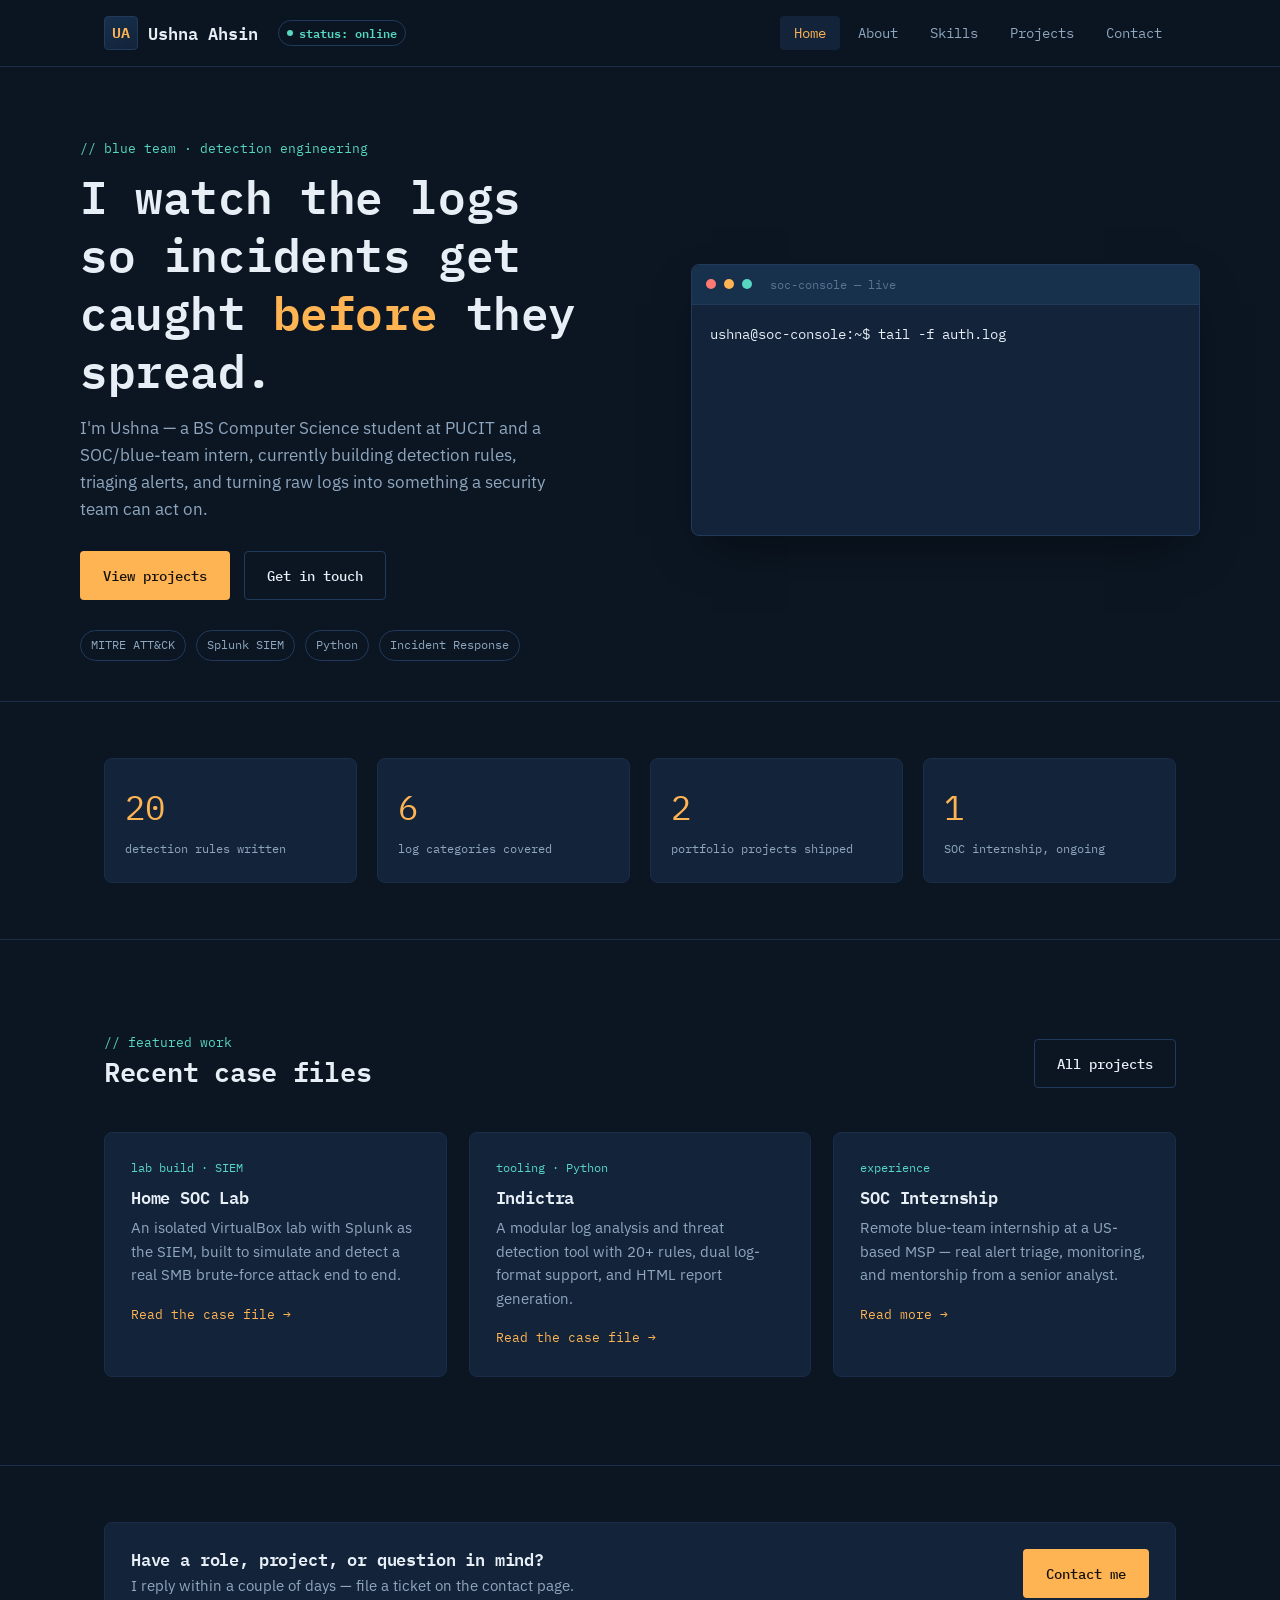
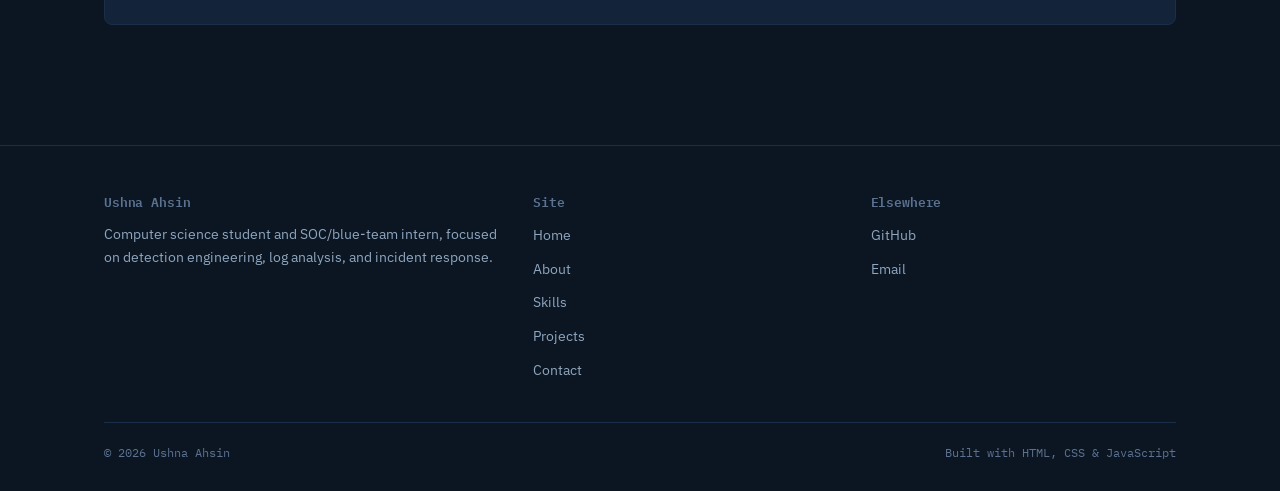
==== index.html @ a44f7599 "Initial commit: complete static website with all pages" ====
<!DOCTYPE html>
<html lang="en">
<head>
<meta charset="UTF-8">
<meta name="viewport" content="width=device-width, initial-scale=1.0">
<title>Ushna Ahsin — SOC Analyst &amp; CS Student</title>
<meta name="description" content="Portfolio of Ushna Ahsin, a computer science student and SOC/blue team intern focused on detection engineering and incident response.">
<link rel="stylesheet" href="css/style.css">
</head>
<body>

<header class="site-header">
  <nav class="nav">
    <a href="index.html" class="brand">
      <span class="brand-mark">UA</span>
      Ushna Ahsin
      <span class="brand-status"><span class="dot"></span>status: online</span>
    </a>
    <button class="nav-toggle" aria-label="Toggle navigation" aria-expanded="false">
      <span></span><span></span><span></span>
    </button>
    <ul class="nav-links">
      <li><a href="index.html" class="active">Home</a></li>
      <li><a href="about.html">About</a></li>
      <li><a href="services.html">Skills</a></li>
      <li><a href="gallery.html">Projects</a></li>
      <li><a href="contact.html">Contact</a></li>
    </ul>
  </nav>
</header>

<main>

  <!-- ============ HERO ============ -->
  <section class="container hero">
    <div class="hero-copy">
      <p class="eyebrow">// blue team · detection engineering</p>
      <h1>I watch the logs<br>so incidents get caught <span class="accent">before</span> they spread.</h1>
      <p class="hero-lede">
        I'm Ushna — a BS Computer Science student at PUCIT and a SOC/blue-team
        intern, currently building detection rules, triaging alerts, and
        turning raw logs into something a security team can act on.
      </p>
      <div class="hero-actions">
        <a href="gallery.html" class="btn btn-primary">View projects</a>
        <a href="contact.html" class="btn btn-ghost">Get in touch</a>
      </div>
      <div class="hero-tags">
        <span class="tag">MITRE ATT&amp;CK</span>
        <span class="tag">Splunk SIEM</span>
        <span class="tag">Python</span>
        <span class="tag">Incident Response</span>
      </div>
    </div>

    <div class="terminal">
      <div class="terminal-bar">
        <span class="dot"></span><span class="dot"></span><span class="dot"></span>
        <span class="title">soc-console — live</span>
      </div>
      <div class="terminal-body" data-terminal></div>
    </div>
  </section>

  <!-- ============ STATS ============ -->
  <section class="section section--tight">
    <div class="container">
      <div class="stats">
        <div class="stat">
          <span class="num" data-count="20">0</span>
          <span class="label">detection rules written</span>
        </div>
        <div class="stat">
          <span class="num" data-count="6">0</span>
          <span class="label">log categories covered</span>
        </div>
        <div class="stat">
          <span class="num" data-count="2">0</span>
          <span class="label">portfolio projects shipped</span>
        </div>
        <div class="stat">
          <span class="num" data-count="1">0</span>
          <span class="label">SOC internship, ongoing</span>
        </div>
      </div>
    </div>
  </section>

  <!-- ============ FEATURED WORK ============ -->
  <section class="section">
    <div class="container">
      <div class="section-head">
        <div>
          <p class="eyebrow">// featured work</p>
          <h2>Recent case files</h2>
        </div>
        <a href="gallery.html" class="btn btn-ghost">All projects</a>
      </div>

      <div class="card-grid">
        <div class="card">
          <span class="card-tag">lab build · SIEM</span>
          <h3>Home SOC Lab</h3>
          <p>An isolated VirtualBox lab with Splunk as the SIEM, built to simulate and detect a real SMB brute-force attack end to end.</p>
          <a href="gallery.html" class="card-link">Read the case file →</a>
        </div>
        <div class="card">
          <span class="card-tag">tooling · Python</span>
          <h3>Indictra</h3>
          <p>A modular log analysis and threat detection tool with 20+ rules, dual log-format support, and HTML report generation.</p>
          <a href="gallery.html" class="card-link">Read the case file →</a>
        </div>
        <div class="card">
          <span class="card-tag">experience</span>
          <h3>SOC Internship</h3>
          <p>Remote blue-team internship at a US-based MSP — real alert triage, monitoring, and mentorship from a senior analyst.</p>
          <a href="about.html" class="card-link">Read more →</a>
        </div>
      </div>
    </div>
  </section>

  <!-- ============ CTA ============ -->
  <section class="section section--tight">
    <div class="container">
      <div class="card" style="display:flex; justify-content:space-between; align-items:center; flex-wrap:wrap; gap:20px;">
        <div>
          <h3 style="margin-bottom:4px;">Have a role, project, or question in mind?</h3>
          <p style="margin:0;">I reply within a couple of days — file a ticket on the contact page.</p>
        </div>
        <a href="contact.html" class="btn btn-primary">Contact me</a>
      </div>
    </div>
  </section>

</main>

<footer class="site-footer">
  <div class="container">
    <div class="footer-grid">
      <div>
        <h4>Ushna Ahsin</h4>
        <p>Computer science student and SOC/blue-team intern, focused on detection engineering, log analysis, and incident response.</p>
      </div>
      <div>
        <h4>Site</h4>
        <ul>
          <li><a href="index.html">Home</a></li>
          <li><a href="about.html">About</a></li>
          <li><a href="services.html">Skills</a></li>
          <li><a href="gallery.html">Projects</a></li>
          <li><a href="contact.html">Contact</a></li>
        </ul>
      </div>
      <div>
        <h4>Elsewhere</h4>
        <ul>
          <li><a href="https://github.com/ahs-u" target="_blank" rel="noopener">GitHub</a></li>
          <li><a href="mailto:ushnaahsin123@gmail.com">Email</a></li>
        </ul>
      </div>
    </div>
    <div class="footer-bottom">
      <span>© <span data-year></span> Ushna Ahsin</span>
      <span>Built with HTML, CSS &amp; JavaScript</span>
    </div>
  </div>
</footer>

<script src="js/script.js"></script>
</body>
</html>
---- css/style.css ----
/* =========================================================
   Ushna Ahsin — SOC Portfolio
   Design language: security operations console
   Mono type carries technical/log-like content (labels, data,
   tags); sans type carries reading content. Deep slate-navy
   base with a signal-amber primary accent and a teal secondary
   accent, echoing SIEM alert severity colour coding.
   ========================================================= */

@import url('https://fonts.googleapis.com/css2?family=IBM+Plex+Mono:wght@400;500;600;700&family=IBM+Plex+Sans:wght@400;500;600;700&display=swap');

:root {
  --bg: #0B1622;
  --bg-alt: #0E1D2E;
  --panel: #12233A;
  --panel-alt: #17304C;
  --border: #21395A;
  --border-soft: #1A2E4A;
  --text: #E7EEF5;
  --text-muted: #8FA6BF;
  --text-faint: #5C7291;
  --amber: #FFB454;
  --amber-dim: #B8843C;
  --teal: #57D6C2;
  --red: #FF7A72;
  --mono: 'IBM Plex Mono', 'Courier New', monospace;
  --sans: 'IBM Plex Sans', -apple-system, sans-serif;

  --radius-s: 4px;
  --radius-m: 8px;
  --container: 1120px;
}

/* ---------- Reset ---------- */
*, *::before, *::after { box-sizing: border-box; }
html { scroll-behavior: smooth; }
body {
  margin: 0;
  background: var(--bg);
  color: var(--text);
  font-family: var(--sans);
  font-size: 16px;
  line-height: 1.6;
  -webkit-font-smoothing: antialiased;
}
h1, h2, h3, h4 {
  font-family: var(--mono);
  font-weight: 600;
  line-height: 1.25;
  margin: 0 0 0.5em;
  letter-spacing: -0.01em;
}
p { margin: 0 0 1em; color: var(--text-muted); max-width: 62ch; }
a { color: var(--amber); text-decoration: none; }
a:hover { text-decoration: underline; }
img { max-width: 100%; display: block; }
ul { padding: 0; margin: 0; list-style: none; }
button { font-family: inherit; cursor: pointer; }
input, textarea, select { font-family: inherit; font-size: inherit; }

:focus-visible {
  outline: 2px solid var(--teal);
  outline-offset: 3px;
}

@media (prefers-reduced-motion: reduce) {
  *, *::before, *::after {
    animation-duration: 0.01ms !important;
    animation-iteration-count: 1 !important;
    transition-duration: 0.01ms !important;
    scroll-behavior: auto !important;
  }
}

.container {
  max-width: var(--container);
  margin: 0 auto;
  padding: 0 24px;
}

.eyebrow {
  font-family: var(--mono);
  font-size: 0.8rem;
  color: var(--teal);
  margin-bottom: 0.6em;
}

.section {
  padding: 88px 0;
  border-top: 1px solid var(--border-soft);
}
.section--tight { padding: 56px 0; }

.section-head {
  display: flex;
  justify-content: space-between;
  align-items: flex-end;
  gap: 24px;
  margin-bottom: 44px;
  flex-wrap: wrap;
}
.section-head h2 { font-size: 1.7rem; margin: 0; }
.section-head p { margin: 0.4em 0 0; }

/* ---------- Buttons ---------- */
.btn {
  display: inline-flex;
  align-items: center;
  gap: 8px;
  padding: 12px 22px;
  border-radius: var(--radius-s);
  font-family: var(--mono);
  font-size: 0.9rem;
  font-weight: 500;
  border: 1px solid transparent;
  transition: transform 0.15s ease, background 0.15s ease, border-color 0.15s ease;
}
.btn:hover { text-decoration: none; }
.btn-primary {
  background: var(--amber);
  color: #16110A;
}
.btn-primary:hover { background: #ffc276; transform: translateY(-1px); }
.btn-ghost {
  background: transparent;
  border-color: var(--border);
  color: var(--text);
}
.btn-ghost:hover { border-color: var(--teal); color: var(--teal); transform: translateY(-1px); }

/* ---------- Header / Nav ---------- */
.site-header {
  position: sticky;
  top: 0;
  z-index: 40;
  background: rgba(11, 22, 34, 0.88);
  backdrop-filter: blur(10px);
  border-bottom: 1px solid var(--border-soft);
}
.nav {
  display: flex;
  align-items: center;
  justify-content: space-between;
  padding: 16px 24px;
  max-width: var(--container);
  margin: 0 auto;
}
.brand {
  display: flex;
  align-items: center;
  gap: 10px;
  font-family: var(--mono);
  font-weight: 600;
  color: var(--text);
  font-size: 1.05rem;
}
.brand:hover { text-decoration: none; }
.brand-mark {
  width: 34px;
  height: 34px;
  border-radius: var(--radius-s);
  background: linear-gradient(155deg, var(--panel-alt), var(--panel));
  border: 1px solid var(--border);
  display: flex;
  align-items: center;
  justify-content: center;
  color: var(--amber);
  font-size: 0.95rem;
}
.brand-status {
  display: inline-flex;
  align-items: center;
  gap: 6px;
  font-family: var(--mono);
  font-size: 0.72rem;
  color: var(--teal);
  margin-left: 10px;
  padding: 3px 8px;
  border: 1px solid var(--border);
  border-radius: 20px;
}
.brand-status .dot {
  width: 6px; height: 6px; border-radius: 50%;
  background: var(--teal);
  box-shadow: 0 0 0 0 rgba(87,214,194,0.6);
  animation: pulse 2.4s infinite;
}
@keyframes pulse {
  0% { box-shadow: 0 0 0 0 rgba(87,214,194,0.5); }
  70% { box-shadow: 0 0 0 6px rgba(87,214,194,0); }
  100% { box-shadow: 0 0 0 0 rgba(87,214,194,0); }
}

.nav-links {
  display: flex;
  align-items: center;
  gap: 4px;
}
.nav-links a {
  color: var(--text-muted);
  font-family: var(--mono);
  font-size: 0.88rem;
  padding: 8px 14px;
  border-radius: var(--radius-s);
  transition: color 0.15s ease, background 0.15s ease;
}
.nav-links a:hover { color: var(--text); background: var(--panel); text-decoration: none; }
.nav-links a.active { color: var(--amber); background: var(--panel); }

.nav-toggle {
  display: none;
  flex-direction: column;
  gap: 5px;
  background: transparent;
  border: 1px solid var(--border);
  padding: 9px 10px;
  border-radius: var(--radius-s);
}
.nav-toggle span {
  width: 20px; height: 2px; background: var(--text);
  transition: transform 0.25s ease, opacity 0.2s ease;
}
.nav-toggle[aria-expanded="true"] span:nth-child(1) { transform: translateY(7px) rotate(45deg); }
.nav-toggle[aria-expanded="true"] span:nth-child(2) { opacity: 0; }
.nav-toggle[aria-expanded="true"] span:nth-child(3) { transform: translateY(-7px) rotate(-45deg); }

/* ---------- Footer ---------- */
.site-footer {
  border-top: 1px solid var(--border-soft);
  padding: 48px 0 28px;
  margin-top: 64px;
}
.footer-grid {
  display: grid;
  grid-template-columns: 1.3fr 1fr 1fr;
  gap: 32px;
  margin-bottom: 32px;
}
.footer-grid h4 {
  font-size: 0.82rem;
  color: var(--text-faint);
  text-transform: none;
  margin-bottom: 0.9em;
}
.footer-grid a, .footer-grid p { font-size: 0.9rem; }
.footer-grid ul li { margin-bottom: 8px; }
.footer-grid ul a { color: var(--text-muted); }
.footer-grid ul a:hover { color: var(--amber); }
.footer-bottom {
  display: flex;
  justify-content: space-between;
  flex-wrap: wrap;
  gap: 8px;
  padding-top: 20px;
  border-top: 1px solid var(--border-soft);
  font-family: var(--mono);
  font-size: 0.78rem;
  color: var(--text-faint);
}

/* =========================================================
   HOME
   ========================================================= */
.hero {
  padding: 72px 0 40px;
  display: grid;
  grid-template-columns: 1.05fr 0.95fr;
  gap: 48px;
  align-items: center;
}
.hero h1 {
  font-size: clamp(2rem, 4vw, 2.9rem);
  color: var(--text);
  margin-bottom: 0.35em;
}
.hero h1 .accent { color: var(--amber); }
.hero-lede { font-size: 1.05rem; max-width: 48ch; }
.hero-actions { display: flex; gap: 14px; margin-top: 28px; flex-wrap: wrap; }
.hero-tags { display: flex; gap: 10px; margin-top: 30px; flex-wrap: wrap; }
.tag {
  font-family: var(--mono);
  font-size: 0.74rem;
  color: var(--text-muted);
  border: 1px solid var(--border);
  padding: 5px 10px;
  border-radius: 20px;
}

/* Terminal mockup */
.terminal {
  background: var(--panel);
  border: 1px solid var(--border);
  border-radius: var(--radius-m);
  overflow: hidden;
  box-shadow: 0 20px 50px -20px rgba(0,0,0,0.6);
}
.terminal-bar {
  display: flex;
  align-items: center;
  gap: 8px;
  padding: 10px 14px;
  background: var(--panel-alt);
  border-bottom: 1px solid var(--border);
}
.terminal-bar .dot { width: 10px; height: 10px; border-radius: 50%; }
.terminal-bar .dot:nth-child(1) { background: #FF7A72; }
.terminal-bar .dot:nth-child(2) { background: var(--amber); }
.terminal-bar .dot:nth-child(3) { background: var(--teal); }
.terminal-bar span.title {
  margin-left: 10px;
  font-family: var(--mono);
  font-size: 0.75rem;
  color: var(--text-faint);
}
.terminal-body {
  font-family: var(--mono);
  font-size: 0.86rem;
  padding: 18px 18px 24px;
  min-height: 230px;
  color: #C7E8DE;
}
.terminal-body .line { margin-bottom: 6px; white-space: pre-wrap; }
.terminal-body .prompt { color: var(--teal); }
.terminal-body .cmd { color: var(--text); }
.terminal-body .ok { color: var(--teal); }
.terminal-body .warn { color: var(--amber); }
.terminal-body .alert { color: var(--red); }
.cursor {
  display: inline-block;
  width: 8px; height: 15px;
  background: var(--teal);
  vertical-align: -2px;
  animation: blink 1s steps(1) infinite;
}
@keyframes blink { 50% { opacity: 0; } }

/* Stats */
.stats {
  display: grid;
  grid-template-columns: repeat(4, 1fr);
  gap: 20px;
}
.stat {
  border: 1px solid var(--border-soft);
  border-radius: var(--radius-m);
  padding: 22px 20px;
  background: var(--panel);
}
.stat .num {
  font-family: var(--mono);
  font-size: 2.1rem;
  color: var(--amber);
  display: block;
}
.stat .label {
  font-family: var(--mono);
  font-size: 0.78rem;
  color: var(--text-muted);
}

/* Highlight cards */
.card-grid {
  display: grid;
  grid-template-columns: repeat(3, 1fr);
  gap: 22px;
}
.card {
  border: 1px solid var(--border-soft);
  border-radius: var(--radius-m);
  padding: 26px;
  background: var(--panel);
  transition: border-color 0.2s ease, transform 0.2s ease;
}
.card:hover { border-color: var(--teal); transform: translateY(-3px); }
.card .card-tag {
  font-family: var(--mono);
  font-size: 0.72rem;
  color: var(--teal);
  margin-bottom: 10px;
  display: block;
}
.card h3 { font-size: 1.05rem; margin-bottom: 8px; }
.card p { font-size: 0.92rem; margin-bottom: 14px; }
.card .card-link { font-family: var(--mono); font-size: 0.82rem; }

/* =========================================================
   ABOUT
   ========================================================= */
.about-layout {
  display: grid;
  grid-template-columns: 300px 1fr;
  gap: 48px;
  align-items: start;
}
.about-side { position: sticky; top: 96px; }
.avatar-badge {
  width: 180px; height: 180px;
  border-radius: var(--radius-m);
  background: linear-gradient(155deg, var(--panel-alt), var(--panel));
  border: 1px solid var(--border);
  display: flex;
  align-items: center;
  justify-content: center;
  font-family: var(--mono);
  font-size: 3rem;
  color: var(--amber);
  margin-bottom: 20px;
}
.about-side .meta-line {
  display: flex;
  justify-content: space-between;
  font-family: var(--mono);
  font-size: 0.8rem;
  padding: 9px 0;
  border-bottom: 1px solid var(--border-soft);
  color: var(--text-muted);
}
.about-side .meta-line span:last-child { color: var(--text); }

.tabs {
  display: flex;
  gap: 6px;
  border-bottom: 1px solid var(--border-soft);
  margin-bottom: 28px;
}
.tab-btn {
  background: transparent;
  border: none;
  color: var(--text-muted);
  font-family: var(--mono);
  font-size: 0.86rem;
  padding: 10px 4px;
  margin-right: 22px;
  border-bottom: 2px solid transparent;
  transition: color 0.15s ease;
}
.tab-btn.active { color: var(--amber); border-color: var(--amber); }
.tab-panel { display: none; }
.tab-panel.active { display: block; animation: fadein 0.25s ease; }
@keyframes fadein { from { opacity: 0; transform: translateY(4px); } to { opacity: 1; transform: translateY(0); } }

.timeline { border-left: 1px solid var(--border); padding-left: 26px; }
.timeline-item { position: relative; padding-bottom: 30px; }
.timeline-item::before {
  content: '';
  position: absolute;
  left: -31px; top: 4px;
  width: 10px; height: 10px;
  border-radius: 50%;
  background: var(--bg);
  border: 2px solid var(--teal);
}
.timeline-item .when {
  font-family: var(--mono);
  font-size: 0.76rem;
  color: var(--teal);
  display: block;
  margin-bottom: 4px;
}
.timeline-item h4 { font-size: 1rem; margin-bottom: 4px; }
.timeline-item p { font-size: 0.92rem; }

/* =========================================================
   SERVICES / SKILLS (accordion)
   ========================================================= */
.accordion { border-top: 1px solid var(--border-soft); }
.accordion-item { border-bottom: 1px solid var(--border-soft); }
.accordion-trigger {
  width: 100%;
  display: flex;
  align-items: center;
  justify-content: space-between;
  gap: 20px;
  background: transparent;
  border: none;
  color: var(--text);
  text-align: left;
  padding: 22px 4px;
}
.accordion-trigger .idx {
  font-family: var(--mono);
  color: var(--text-faint);
  font-size: 0.82rem;
  margin-right: 16px;
}
.accordion-trigger .title-wrap { display: flex; align-items: baseline; flex: 1; }
.accordion-trigger h3 { font-size: 1.05rem; margin: 0; }
.accordion-trigger .plus {
  width: 26px; height: 26px;
  border: 1px solid var(--border);
  border-radius: 50%;
  display: flex; align-items: center; justify-content: center;
  color: var(--text-muted);
  flex-shrink: 0;
  position: relative;
  transition: transform 0.25s ease, border-color 0.2s ease;
}
.accordion-trigger .plus::before, .accordion-trigger .plus::after {
  content: ''; position: absolute; background: var(--text-muted);
}
.accordion-trigger .plus::before { width: 10px; height: 1px; }
.accordion-trigger .plus::after { width: 1px; height: 10px; }
.accordion-item.open .accordion-trigger .plus { transform: rotate(135deg); border-color: var(--amber); }
.accordion-item.open .accordion-trigger .plus::before,
.accordion-item.open .accordion-trigger .plus::after { background: var(--amber); }
.accordion-panel {
  max-height: 0;
  overflow: hidden;
  transition: max-height 0.3s ease;
}
.accordion-panel-inner { padding: 0 4px 26px 46px; }
.accordion-panel-inner p { font-size: 0.94rem; }
.tool-chips { display: flex; gap: 8px; flex-wrap: wrap; margin-top: 10px; }
.tool-chips span {
  font-family: var(--mono);
  font-size: 0.72rem;
  color: var(--teal);
  border: 1px solid var(--border);
  padding: 4px 9px;
  border-radius: var(--radius-s);
}

/* =========================================================
   GALLERY / PROJECTS
   ========================================================= */
.filter-bar { display: flex; gap: 10px; margin-bottom: 32px; flex-wrap: wrap; }
.filter-btn {
  background: var(--panel);
  border: 1px solid var(--border);
  color: var(--text-muted);
  font-family: var(--mono);
  font-size: 0.82rem;
  padding: 8px 16px;
  border-radius: 20px;
  transition: all 0.15s ease;
}
.filter-btn.active, .filter-btn:hover { color: var(--bg); background: var(--teal); border-color: var(--teal); }

.gallery-grid {
  display: grid;
  grid-template-columns: repeat(2, 1fr);
  gap: 24px;
}
.project-card {
  border: 1px solid var(--border-soft);
  border-radius: var(--radius-m);
  background: var(--panel);
  overflow: hidden;
  cursor: pointer;
  transition: transform 0.2s ease, border-color 0.2s ease;
}
.project-card:hover { transform: translateY(-3px); border-color: var(--amber); }
.project-thumb {
  height: 150px;
  background:
    repeating-linear-gradient(135deg, rgba(255,180,84,0.06) 0 2px, transparent 2px 14px),
    linear-gradient(155deg, var(--panel-alt), var(--panel));
  display: flex;
  align-items: center;
  justify-content: center;
  font-family: var(--mono);
  font-size: 2.4rem;
  color: var(--amber-dim);
  border-bottom: 1px solid var(--border-soft);
}
.project-body { padding: 20px 22px 24px; }
.project-body .sev {
  font-family: var(--mono);
  font-size: 0.7rem;
  padding: 3px 8px;
  border-radius: var(--radius-s);
  display: inline-block;
  margin-bottom: 10px;
}
.sev-high { color: var(--red); border: 1px solid var(--red); }
.sev-med { color: var(--amber); border: 1px solid var(--amber); }
.sev-info { color: var(--teal); border: 1px solid var(--teal); }
.project-body h3 { font-size: 1.05rem; margin-bottom: 6px; }
.project-body p { font-size: 0.9rem; margin-bottom: 0; }

/* Modal */
.modal-overlay {
  position: fixed; inset: 0;
  background: rgba(6, 12, 20, 0.72);
  display: none;
  align-items: center;
  justify-content: center;
  padding: 24px;
  z-index: 100;
}
.modal-overlay.open { display: flex; }
.modal {
  background: var(--panel);
  border: 1px solid var(--border);
  border-radius: var(--radius-m);
  max-width: 560px;
  width: 100%;
  max-height: 85vh;
  overflow-y: auto;
  padding: 32px;
  position: relative;
  animation: modalIn 0.22s ease;
}
@keyframes modalIn { from { opacity: 0; transform: translateY(10px) scale(0.98); } to { opacity: 1; transform: translateY(0) scale(1); } }
.modal-close {
  position: absolute; top: 18px; right: 18px;
  width: 30px; height: 30px;
  border: 1px solid var(--border);
  background: transparent;
  border-radius: var(--radius-s);
  color: var(--text-muted);
  font-size: 1rem;
  line-height: 1;
}
.modal-close:hover { color: var(--red); border-color: var(--red); }
.modal h3 { font-size: 1.25rem; margin-bottom: 6px; padding-right: 30px; }
.modal .modal-meta { font-family: var(--mono); font-size: 0.78rem; color: var(--text-faint); margin-bottom: 18px; }
.modal .tool-chips { margin-bottom: 18px; }
.modal-links { display: flex; gap: 12px; margin-top: 20px; }

/* =========================================================
   CONTACT
   ========================================================= */
.contact-layout {
  display: grid;
  grid-template-columns: 1fr 1.15fr;
  gap: 48px;
  align-items: start;
}
.contact-info-card {
  border: 1px solid var(--border-soft);
  border-radius: var(--radius-m);
  background: var(--panel);
  padding: 28px;
}
.contact-info-card .field { margin-bottom: 20px; }
.contact-info-card .field .k {
  font-family: var(--mono);
  font-size: 0.72rem;
  color: var(--text-faint);
  display: block;
  margin-bottom: 4px;
}
.contact-info-card .field .v { font-size: 0.95rem; color: var(--text); }
.social-row { display: flex; gap: 10px; margin-top: 8px; }
.social-row a {
  font-family: var(--mono);
  font-size: 0.8rem;
  border: 1px solid var(--border);
  padding: 7px 12px;
  border-radius: var(--radius-s);
  color: var(--text-muted);
}
.social-row a:hover { color: var(--amber); border-color: var(--amber); text-decoration: none; }

.ticket-form {
  border: 1px solid var(--border-soft);
  border-radius: var(--radius-m);
  background: var(--panel);
  padding: 32px;
}
.ticket-form .ticket-head {
  display: flex;
  justify-content: space-between;
  align-items: center;
  margin-bottom: 24px;
  padding-bottom: 18px;
  border-bottom: 1px dashed var(--border);
}
.ticket-form .ticket-head .id {
  font-family: var(--mono);
  font-size: 0.78rem;
  color: var(--text-faint);
}
.form-row { margin-bottom: 20px; }
.form-row label {
  display: block;
  font-family: var(--mono);
  font-size: 0.8rem;
  color: var(--text-muted);
  margin-bottom: 8px;
}
.form-row input, .form-row select, .form-row textarea {
  width: 100%;
  background: var(--bg-alt);
  border: 1px solid var(--border);
  border-radius: var(--radius-s);
  color: var(--text);
  padding: 12px 14px;
  transition: border-color 0.15s ease;
}
.form-row input:focus, .form-row select:focus, .form-row textarea:focus {
  border-color: var(--teal);
  outline: none;
}
.form-row textarea { resize: vertical; min-height: 110px; }
.form-row.has-error input, .form-row.has-error textarea, .form-row.has-error select { border-color: var(--red); }
.error-msg {
  font-family: var(--mono);
  font-size: 0.76rem;
  color: var(--red);
  margin-top: 6px;
  display: none;
}
.form-row.has-error .error-msg { display: block; }
.form-footer { display: flex; align-items: center; gap: 16px; }
.form-success {
  display: none;
  align-items: center;
  gap: 10px;
  font-family: var(--mono);
  font-size: 0.85rem;
  color: var(--teal);
  border: 1px solid var(--teal);
  padding: 14px 18px;
  border-radius: var(--radius-s);
  margin-top: 20px;
}
.form-success.show { display: flex; animation: fadein 0.3s ease; }

/* Page hero (non-home pages) */
.page-hero {
  padding: 56px 0 40px;
  border-bottom: 1px solid var(--border-soft);
}
.page-hero .eyebrow { margin-bottom: 12px; }
.page-hero h1 { font-size: clamp(1.8rem, 3.4vw, 2.3rem); }
.page-hero p { font-size: 1rem; margin-top: 10px; }

/* =========================================================
   RESPONSIVE
   ========================================================= */
@media (max-width: 980px) {
  .hero { grid-template-columns: 1fr; }
  .about-layout { grid-template-columns: 1fr; }
  .about-side { position: static; display: flex; align-items: center; gap: 24px; }
  .about-side .meta-block { flex: 1; }
  .contact-layout { grid-template-columns: 1fr; }
  .card-grid { grid-template-columns: repeat(2, 1fr); }
  .footer-grid { grid-template-columns: 1fr 1fr; }
}

@media (max-width: 720px) {
  .brand { font-size: 0.92rem; gap: 8px; }
  .brand-status { display: none; }
  .nav-links {
    position: absolute;
    top: 100%; left: 0; right: 0;
    background: var(--bg-alt);
    border-bottom: 1px solid var(--border-soft);
    flex-direction: column;
    align-items: stretch;
    padding: 10px 20px 20px;
    gap: 2px;
    display: none;
  }
  .nav-links.open { display: flex; }
  .nav-links a { padding: 12px 6px; border-bottom: 1px solid var(--border-soft); }
  .nav-toggle { display: flex; }
  .stats { grid-template-columns: repeat(2, 1fr); }
  .card-grid { grid-template-columns: 1fr; }
  .gallery-grid { grid-template-columns: 1fr; }
  .footer-grid { grid-template-columns: 1fr; gap: 24px; }
  .section { padding: 56px 0; }
  .hero { padding-top: 40px; }
}

@media (max-width: 480px) {
  .hero-actions { flex-direction: column; align-items: stretch; }
  .hero-actions .btn { justify-content: center; }
  .footer-bottom { flex-direction: column; }
}
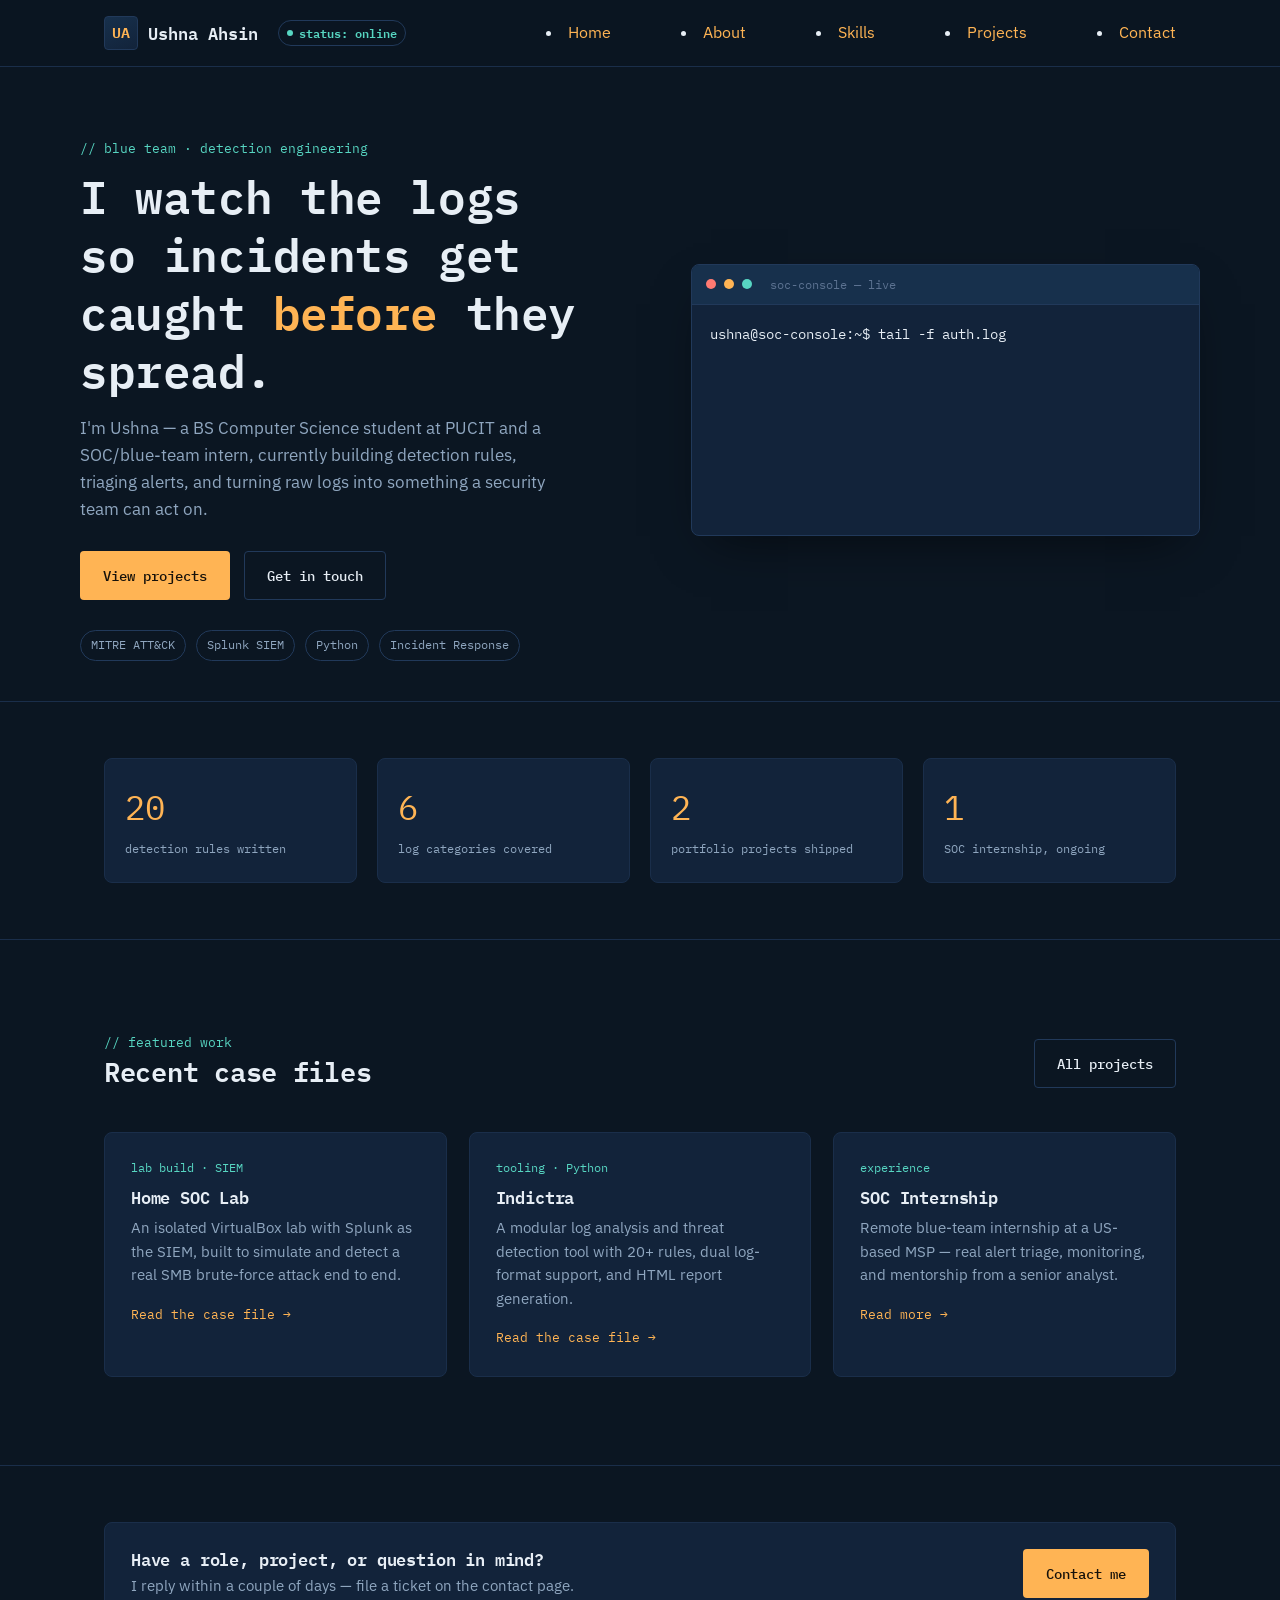
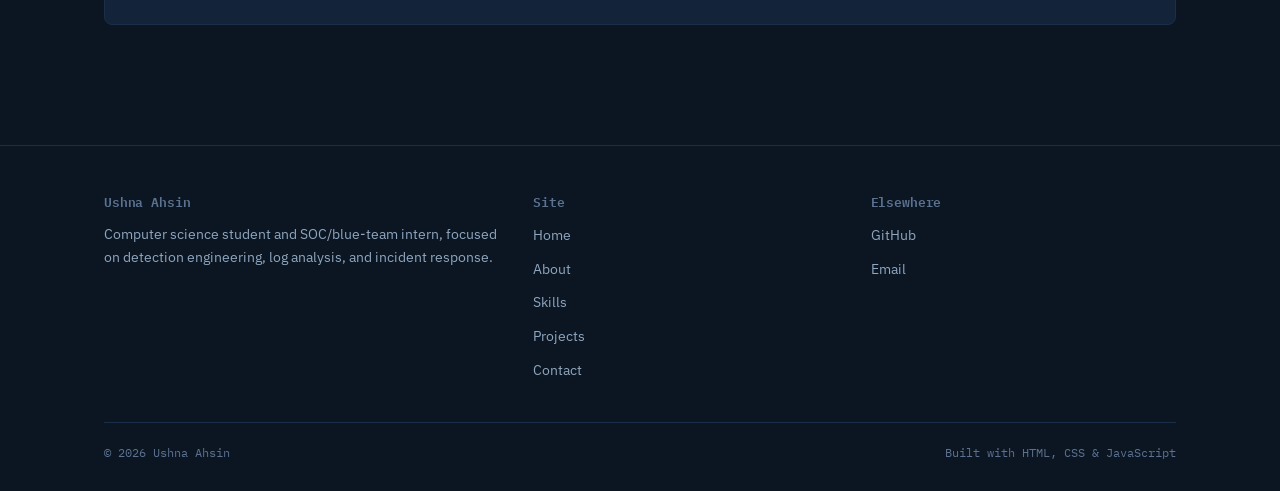
==== commit b442b525: "Refine navbation structure and accessibility" ====
--- a/index.html
+++ b/index.html
@@ -19,7 +19,7 @@
     <button class="nav-toggle" aria-label="Toggle navigation" aria-expanded="false">
       <span></span><span></span><span></span>
     </button>
-    <ul class="nav-links">
+    <ul class="nav-links" aria-label="Primary navigation"></ul>
       <li><a href="index.html" class="active">Home</a></li>
       <li><a href="about.html">About</a></li>
       <li><a href="services.html">Skills</a></li>
